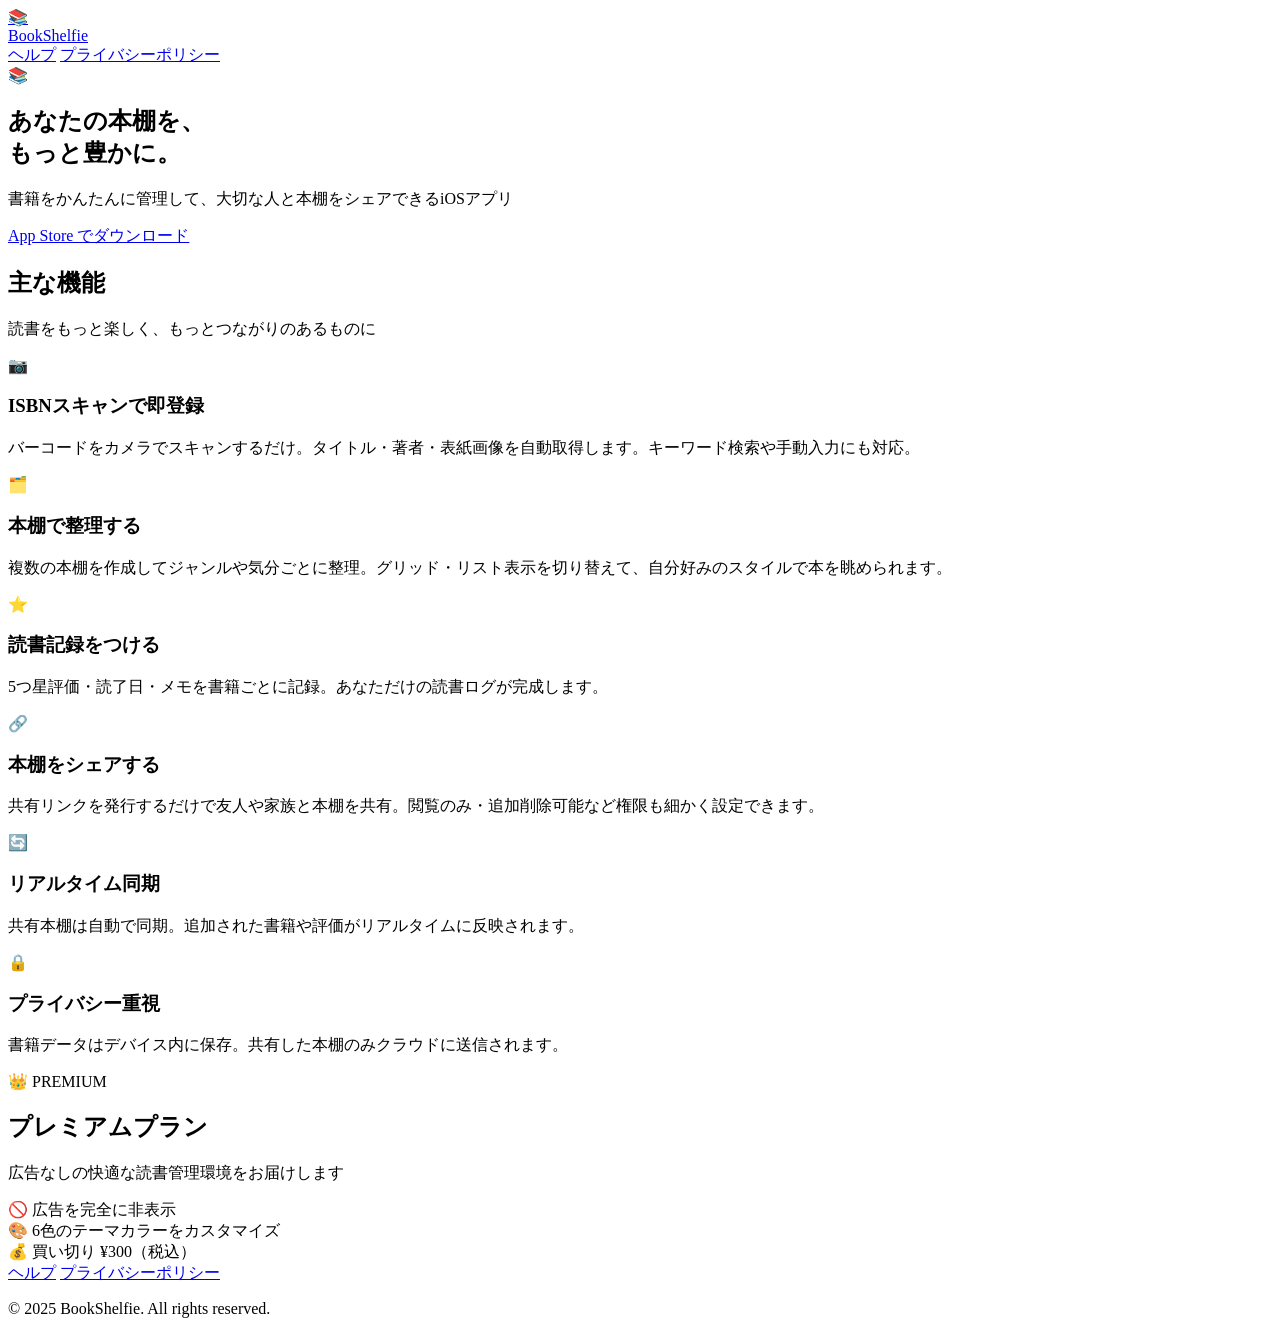
==== docs/index.html @ af9a4856 "フォルダ階層変更" ====
<!DOCTYPE html>
<html lang="ja">
<head>
  <meta charset="UTF-8">
  <meta name="viewport" content="width=device-width, initial-scale=1.0">
  <title>BookShelfie - あなたの本棚を、もっと豊かに</title>
  <meta name="description" content="BookShelfieは、書籍をかんたんに管理して大切な人と本棚をシェアできるiOSアプリです。">
  <link rel="stylesheet" href="style.css">
</head>
<body>

<header>
  <div class="header-inner">
    <a href="index.html" class="logo">
      <div class="logo-icon">📚</div>
      <span class="logo-name">BookShelfie</span>
    </a>
    <nav>
      <a href="help.html">ヘルプ</a>
      <a href="privacy.html">プライバシーポリシー</a>
    </nav>
  </div>
</header>

<section class="hero">
  <div class="container">
    <div class="hero-icon">📚</div>
    <h1>あなたの本棚を、<br>もっと豊かに。</h1>
    <p>書籍をかんたんに管理して、大切な人と本棚をシェアできるiOSアプリ</p>
    <a href="#" class="btn">App Store でダウンロード</a>
  </div>
</section>

<section class="section">
  <div class="container">
    <h2 class="section-title">主な機能</h2>
    <p class="section-sub">読書をもっと楽しく、もっとつながりのあるものに</p>
    <div class="features">
      <div class="feature-card">
        <div class="feature-icon">📷</div>
        <h3>ISBNスキャンで即登録</h3>
        <p>バーコードをカメラでスキャンするだけ。タイトル・著者・表紙画像を自動取得します。キーワード検索や手動入力にも対応。</p>
      </div>
      <div class="feature-card">
        <div class="feature-icon">🗂️</div>
        <h3>本棚で整理する</h3>
        <p>複数の本棚を作成してジャンルや気分ごとに整理。グリッド・リスト表示を切り替えて、自分好みのスタイルで本を眺められます。</p>
      </div>
      <div class="feature-card">
        <div class="feature-icon">⭐</div>
        <h3>読書記録をつける</h3>
        <p>5つ星評価・読了日・メモを書籍ごとに記録。あなただけの読書ログが完成します。</p>
      </div>
      <div class="feature-card">
        <div class="feature-icon">🔗</div>
        <h3>本棚をシェアする</h3>
        <p>共有リンクを発行するだけで友人や家族と本棚を共有。閲覧のみ・追加削除可能など権限も細かく設定できます。</p>
      </div>
      <div class="feature-card">
        <div class="feature-icon">🔄</div>
        <h3>リアルタイム同期</h3>
        <p>共有本棚は自動で同期。追加された書籍や評価がリアルタイムに反映されます。</p>
      </div>
      <div class="feature-card">
        <div class="feature-icon">🔒</div>
        <h3>プライバシー重視</h3>
        <p>書籍データはデバイス内に保存。共有した本棚のみクラウドに送信されます。</p>
      </div>
    </div>
  </div>
</section>

<section class="premium-section">
  <div class="container">
    <div class="premium-badge">👑 PREMIUM</div>
    <h2 class="section-title">プレミアムプラン</h2>
    <p class="section-sub">広告なしの快適な読書管理環境をお届けします</p>
    <div class="premium-features">
      <div class="premium-feature">
        <span>🚫</span>
        <span>広告を完全に非表示</span>
      </div>
      <div class="premium-feature">
        <span>🎨</span>
        <span>6色のテーマカラーをカスタマイズ</span>
      </div>
      <div class="premium-feature">
        <span>💰</span>
        <span>買い切り ¥300（税込）</span>
      </div>
    </div>
  </div>
</section>

<footer>
  <div class="footer-links">
    <a href="help.html">ヘルプ</a>
    <a href="privacy.html">プライバシーポリシー</a>
  </div>
  <p>© 2025 BookShelfie. All rights reserved.</p>
</footer>

</body>
</html>
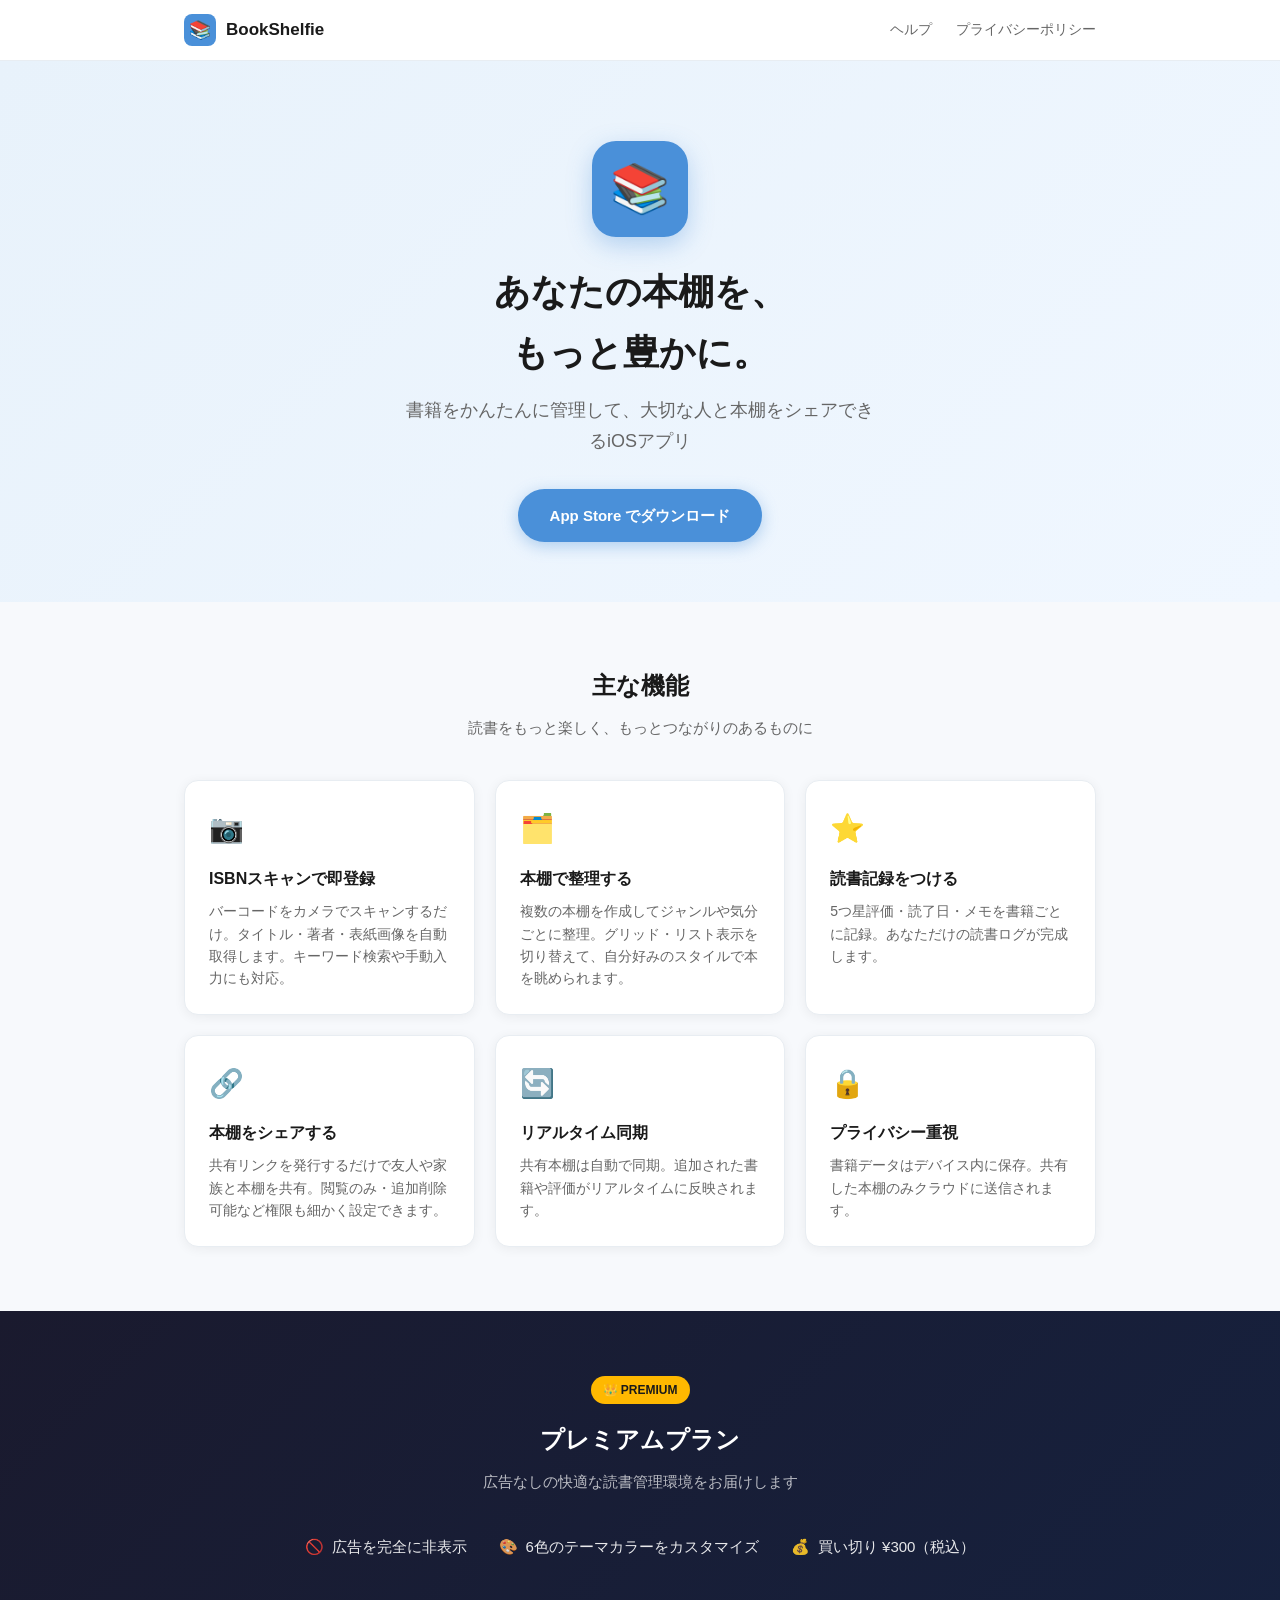
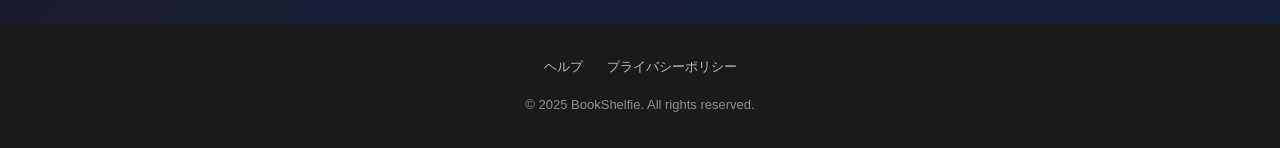
==== commit d4e7ab5a: "CSS適用" ====
--- a/docs/index.html
+++ b/docs/index.html
@@ -5,7 +5,7 @@
   <meta name="viewport" content="width=device-width, initial-scale=1.0">
   <title>BookShelfie - あなたの本棚を、もっと豊かに</title>
   <meta name="description" content="BookShelfieは、書籍をかんたんに管理して大切な人と本棚をシェアできるiOSアプリです。">
-  <link rel="stylesheet" href="style.css">
+  <link rel="stylesheet" href="./style.css">
 </head>
 <body>
 
--- a/docs/style.css
+++ b/docs/style.css
@@ -0,0 +1,366 @@
+:root {
+  --primary: #4A90D9;
+  --primary-dark: #357abd;
+  --bg: #f7f9fc;
+  --card: #fff;
+  --text: #1a1a1a;
+  --muted: #666;
+  --border: #e8edf2;
+  --radius: 14px;
+}
+
+* { box-sizing: border-box; margin: 0; padding: 0; }
+
+body {
+  font-family: -apple-system, BlinkMacSystemFont, 'Hiragino Sans', 'Yu Gothic', sans-serif;
+  background: var(--bg);
+  color: var(--text);
+  line-height: 1.7;
+}
+
+/* ── Header ── */
+header {
+  background: #fff;
+  border-bottom: 1px solid var(--border);
+  position: sticky;
+  top: 0;
+  z-index: 100;
+}
+
+.header-inner {
+  max-width: 960px;
+  margin: 0 auto;
+  padding: 0 24px;
+  height: 60px;
+  display: flex;
+  align-items: center;
+  justify-content: space-between;
+}
+
+.logo {
+  display: flex;
+  align-items: center;
+  gap: 10px;
+  text-decoration: none;
+  color: var(--text);
+}
+
+.logo-icon {
+  width: 32px;
+  height: 32px;
+  background: var(--primary);
+  border-radius: 8px;
+  display: flex;
+  align-items: center;
+  justify-content: center;
+  font-size: 18px;
+}
+
+.logo-name {
+  font-size: 17px;
+  font-weight: 700;
+}
+
+nav {
+  display: flex;
+  gap: 24px;
+}
+
+nav a {
+  text-decoration: none;
+  color: var(--muted);
+  font-size: 14px;
+  font-weight: 500;
+  transition: color .2s;
+}
+
+nav a:hover { color: var(--primary); }
+
+/* ── Container ── */
+.container {
+  max-width: 960px;
+  margin: 0 auto;
+  padding: 0 24px;
+}
+
+/* ── Hero ── */
+.hero {
+  background: linear-gradient(135deg, #e8f2fb 0%, #f0f7ff 100%);
+  padding: 80px 0 60px;
+  text-align: center;
+}
+
+.hero-icon {
+  width: 96px;
+  height: 96px;
+  background: var(--primary);
+  border-radius: 24px;
+  display: flex;
+  align-items: center;
+  justify-content: center;
+  font-size: 48px;
+  margin: 0 auto 24px;
+  box-shadow: 0 8px 24px rgba(74,144,217,.35);
+}
+
+.hero h1 {
+  font-size: 36px;
+  font-weight: 800;
+  margin-bottom: 12px;
+  color: var(--text);
+}
+
+.hero p {
+  font-size: 18px;
+  color: var(--muted);
+  margin-bottom: 32px;
+  max-width: 480px;
+  margin-left: auto;
+  margin-right: auto;
+}
+
+.btn {
+  display: inline-block;
+  background: var(--primary);
+  color: #fff;
+  text-decoration: none;
+  font-weight: 700;
+  font-size: 15px;
+  padding: 14px 32px;
+  border-radius: 30px;
+  box-shadow: 0 4px 16px rgba(74,144,217,.4);
+  transition: background .2s, transform .1s;
+}
+
+.btn:hover { background: var(--primary-dark); transform: translateY(-1px); }
+
+/* ── Features ── */
+.section {
+  padding: 64px 0;
+}
+
+.section-title {
+  font-size: 24px;
+  font-weight: 800;
+  text-align: center;
+  margin-bottom: 8px;
+}
+
+.section-sub {
+  text-align: center;
+  color: var(--muted);
+  margin-bottom: 40px;
+  font-size: 15px;
+}
+
+.features {
+  display: grid;
+  grid-template-columns: repeat(auto-fit, minmax(260px, 1fr));
+  gap: 20px;
+}
+
+.feature-card {
+  background: var(--card);
+  border-radius: var(--radius);
+  padding: 24px;
+  box-shadow: 0 2px 12px rgba(0,0,0,.06);
+  border: 1px solid var(--border);
+}
+
+.feature-icon {
+  font-size: 28px;
+  margin-bottom: 12px;
+}
+
+.feature-card h3 {
+  font-size: 16px;
+  font-weight: 700;
+  margin-bottom: 8px;
+}
+
+.feature-card p {
+  font-size: 14px;
+  color: var(--muted);
+  line-height: 1.6;
+}
+
+/* ── Premium ── */
+.premium-section {
+  background: linear-gradient(135deg, #1a1a2e 0%, #16213e 100%);
+  color: #fff;
+  padding: 64px 0;
+  text-align: center;
+}
+
+.premium-section .section-title { color: #fff; }
+.premium-section .section-sub { color: rgba(255,255,255,.7); }
+
+.premium-badge {
+  display: inline-block;
+  background: #FFB800;
+  color: #1a1a1a;
+  font-size: 12px;
+  font-weight: 700;
+  padding: 4px 12px;
+  border-radius: 20px;
+  margin-bottom: 16px;
+}
+
+.premium-features {
+  display: flex;
+  justify-content: center;
+  gap: 32px;
+  flex-wrap: wrap;
+  margin-top: 32px;
+}
+
+.premium-feature {
+  display: flex;
+  align-items: center;
+  gap: 8px;
+  font-size: 15px;
+  color: rgba(255,255,255,.9);
+}
+
+/* ── Page content ── */
+.page-hero {
+  background: linear-gradient(135deg, #e8f2fb 0%, #f0f7ff 100%);
+  padding: 48px 0 40px;
+  text-align: center;
+}
+
+.page-hero h1 {
+  font-size: 28px;
+  font-weight: 800;
+  margin-bottom: 8px;
+}
+
+.page-hero p {
+  color: var(--muted);
+  font-size: 15px;
+}
+
+.content {
+  max-width: 720px;
+  margin: 0 auto;
+  padding: 48px 24px 80px;
+}
+
+.content h2 {
+  font-size: 20px;
+  font-weight: 700;
+  margin: 40px 0 12px;
+  padding-bottom: 8px;
+  border-bottom: 2px solid var(--primary);
+  color: var(--primary);
+}
+
+.content h2:first-child { margin-top: 0; }
+
+.content h3 {
+  font-size: 16px;
+  font-weight: 700;
+  margin: 24px 0 8px;
+  color: var(--text);
+}
+
+.content p {
+  font-size: 15px;
+  color: #333;
+  margin-bottom: 12px;
+}
+
+.content ul, .content ol {
+  margin: 8px 0 16px 20px;
+}
+
+.content li {
+  font-size: 15px;
+  color: #333;
+  margin-bottom: 6px;
+}
+
+/* ── FAQ ── */
+.faq-item {
+  background: var(--card);
+  border-radius: var(--radius);
+  padding: 20px 24px;
+  margin-bottom: 12px;
+  border: 1px solid var(--border);
+  box-shadow: 0 1px 6px rgba(0,0,0,.04);
+}
+
+.faq-q {
+  font-size: 15px;
+  font-weight: 700;
+  color: var(--primary);
+  margin-bottom: 8px;
+}
+
+.faq-a {
+  font-size: 14px;
+  color: var(--muted);
+  line-height: 1.6;
+}
+
+/* ── Table ── */
+.data-table {
+  width: 100%;
+  border-collapse: collapse;
+  font-size: 14px;
+  margin: 16px 0;
+}
+
+.data-table th {
+  background: var(--primary);
+  color: #fff;
+  padding: 10px 14px;
+  text-align: left;
+  font-weight: 600;
+}
+
+.data-table td {
+  padding: 10px 14px;
+  border-bottom: 1px solid var(--border);
+  vertical-align: top;
+}
+
+.data-table tr:nth-child(even) td { background: #f7f9fc; }
+
+.badge {
+  display: inline-block;
+  font-size: 11px;
+  font-weight: 600;
+  padding: 2px 8px;
+  border-radius: 6px;
+}
+
+.badge-yes { background: #ffeaea; color: #d00; }
+.badge-no  { background: #eaf4ea; color: #080; }
+
+/* ── Footer ── */
+footer {
+  background: #1a1a1a;
+  color: rgba(255,255,255,.5);
+  text-align: center;
+  padding: 32px 24px;
+  font-size: 13px;
+}
+
+footer a { color: rgba(255,255,255,.7); text-decoration: none; }
+footer a:hover { color: #fff; }
+
+.footer-links {
+  display: flex;
+  justify-content: center;
+  gap: 24px;
+  margin-bottom: 16px;
+}
+
+/* ── Responsive ── */
+@media (max-width: 600px) {
+  .hero h1 { font-size: 26px; }
+  .hero p { font-size: 15px; }
+  nav { gap: 16px; }
+  .premium-features { flex-direction: column; align-items: center; gap: 16px; }
+}
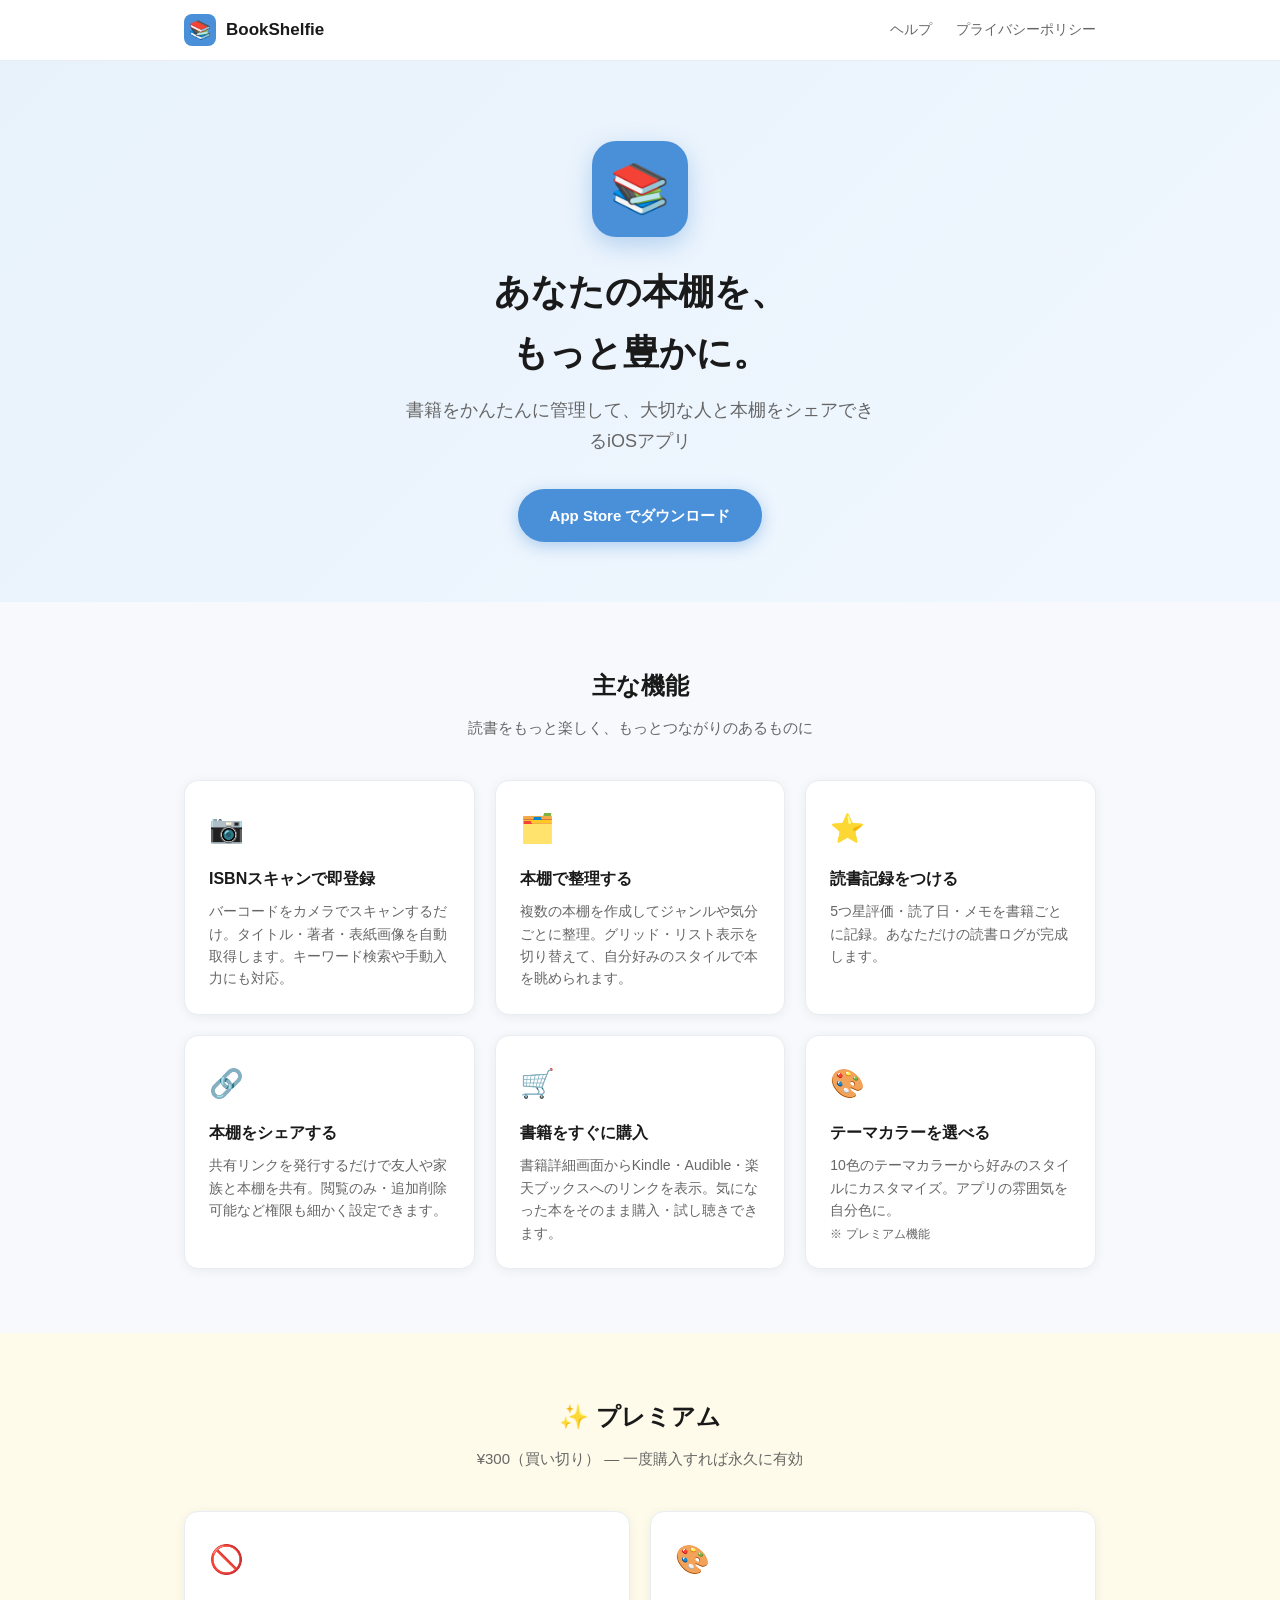
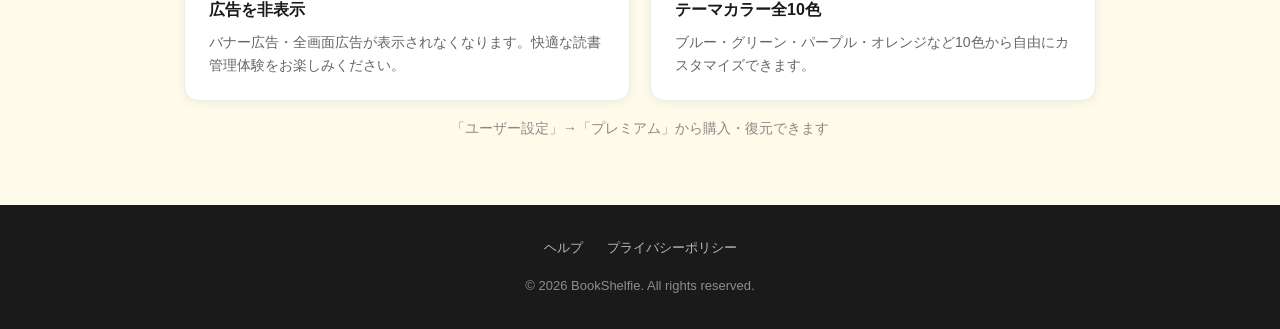
==== commit 4f90722f: "ポリシー更新" ====
--- a/docs/index.html
+++ b/docs/index.html
@@ -5,7 +5,7 @@
   <meta name="viewport" content="width=device-width, initial-scale=1.0">
   <title>BookShelfie - あなたの本棚を、もっと豊かに</title>
   <meta name="description" content="BookShelfieは、書籍をかんたんに管理して大切な人と本棚をシェアできるiOSアプリです。">
-  <link rel="stylesheet" href="./style.css">
+  <link rel="stylesheet" href="style.css">
 </head>
 <body>
 
@@ -57,38 +57,36 @@
         <p>共有リンクを発行するだけで友人や家族と本棚を共有。閲覧のみ・追加削除可能など権限も細かく設定できます。</p>
       </div>
       <div class="feature-card">
-        <div class="feature-icon">🔄</div>
-        <h3>リアルタイム同期</h3>
-        <p>共有本棚は自動で同期。追加された書籍や評価がリアルタイムに反映されます。</p>
+        <div class="feature-icon">🛒</div>
+        <h3>書籍をすぐに購入</h3>
+        <p>書籍詳細画面からKindle・Audible・楽天ブックスへのリンクを表示。気になった本をそのまま購入・試し聴きできます。</p>
       </div>
       <div class="feature-card">
-        <div class="feature-icon">🔒</div>
-        <h3>プライバシー重視</h3>
-        <p>書籍データはデバイス内に保存。共有した本棚のみクラウドに送信されます。</p>
+        <div class="feature-icon">🎨</div>
+        <h3>テーマカラーを選べる</h3>
+        <p>10色のテーマカラーから好みのスタイルにカスタマイズ。アプリの雰囲気を自分色に。<br><small>※ プレミアム機能</small></p>
       </div>
     </div>
   </div>
 </section>
 
-<section class="premium-section">
+<section class="section" style="background:#FFFBEA;">
   <div class="container">
-    <div class="premium-badge">👑 PREMIUM</div>
-    <h2 class="section-title">プレミアムプラン</h2>
-    <p class="section-sub">広告なしの快適な読書管理環境をお届けします</p>
-    <div class="premium-features">
-      <div class="premium-feature">
-        <span>🚫</span>
-        <span>広告を完全に非表示</span>
+    <h2 class="section-title">✨ プレミアム</h2>
+    <p class="section-sub">¥300（買い切り） — 一度購入すれば永久に有効</p>
+    <div class="features">
+      <div class="feature-card">
+        <div class="feature-icon">🚫</div>
+        <h3>広告を非表示</h3>
+        <p>バナー広告・全画面広告が表示されなくなります。快適な読書管理体験をお楽しみください。</p>
       </div>
-      <div class="premium-feature">
-        <span>🎨</span>
-        <span>6色のテーマカラーをカスタマイズ</span>
-      </div>
-      <div class="premium-feature">
-        <span>💰</span>
-        <span>買い切り ¥300（税込）</span>
+      <div class="feature-card">
+        <div class="feature-icon">🎨</div>
+        <h3>テーマカラー全10色</h3>
+        <p>ブルー・グリーン・パープル・オレンジなど10色から自由にカスタマイズできます。</p>
       </div>
     </div>
+    <p style="text-align:center;margin-top:16px;font-size:14px;color:#888;">「ユーザー設定」→「プレミアム」から購入・復元できます</p>
   </div>
 </section>
 
@@ -97,7 +95,7 @@
     <a href="help.html">ヘルプ</a>
     <a href="privacy.html">プライバシーポリシー</a>
   </div>
-  <p>© 2025 BookShelfie. All rights reserved.</p>
+  <p>© 2026 BookShelfie. All rights reserved.</p>
 </footer>
 
 </body>
